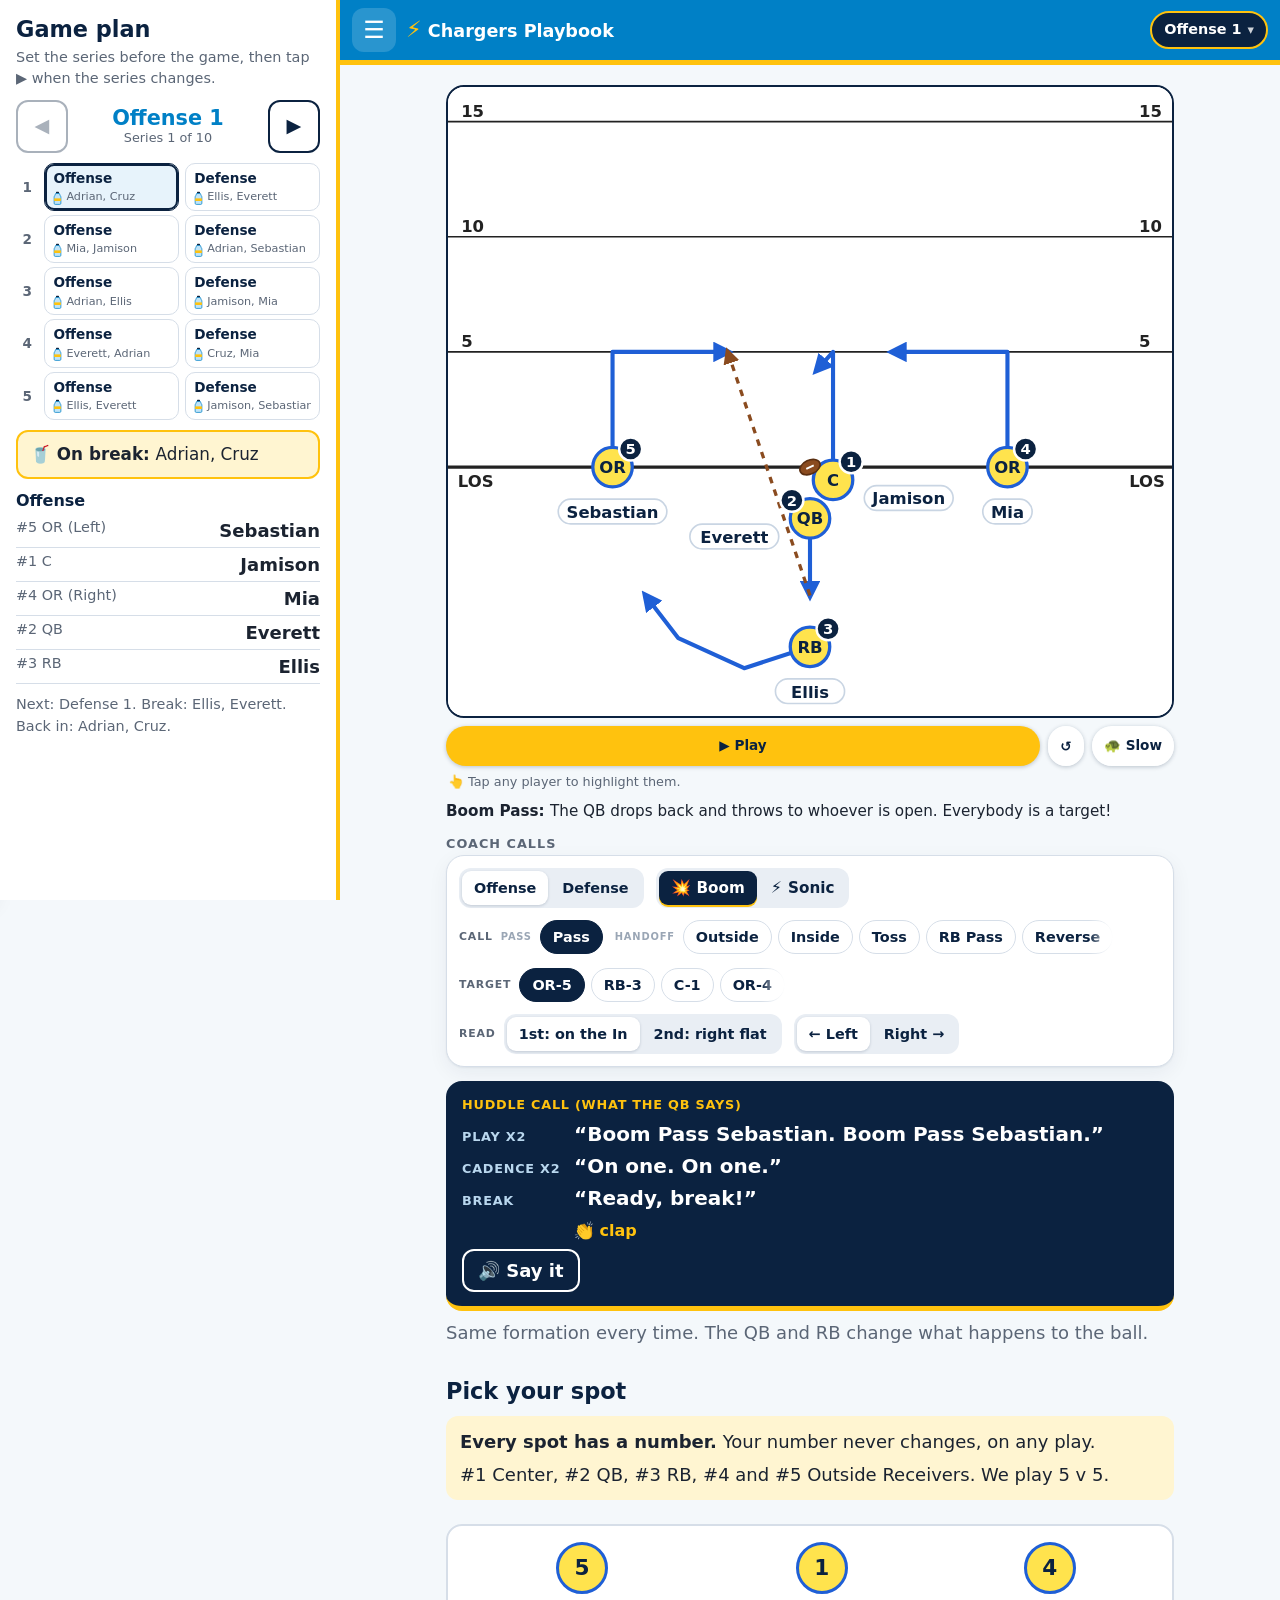
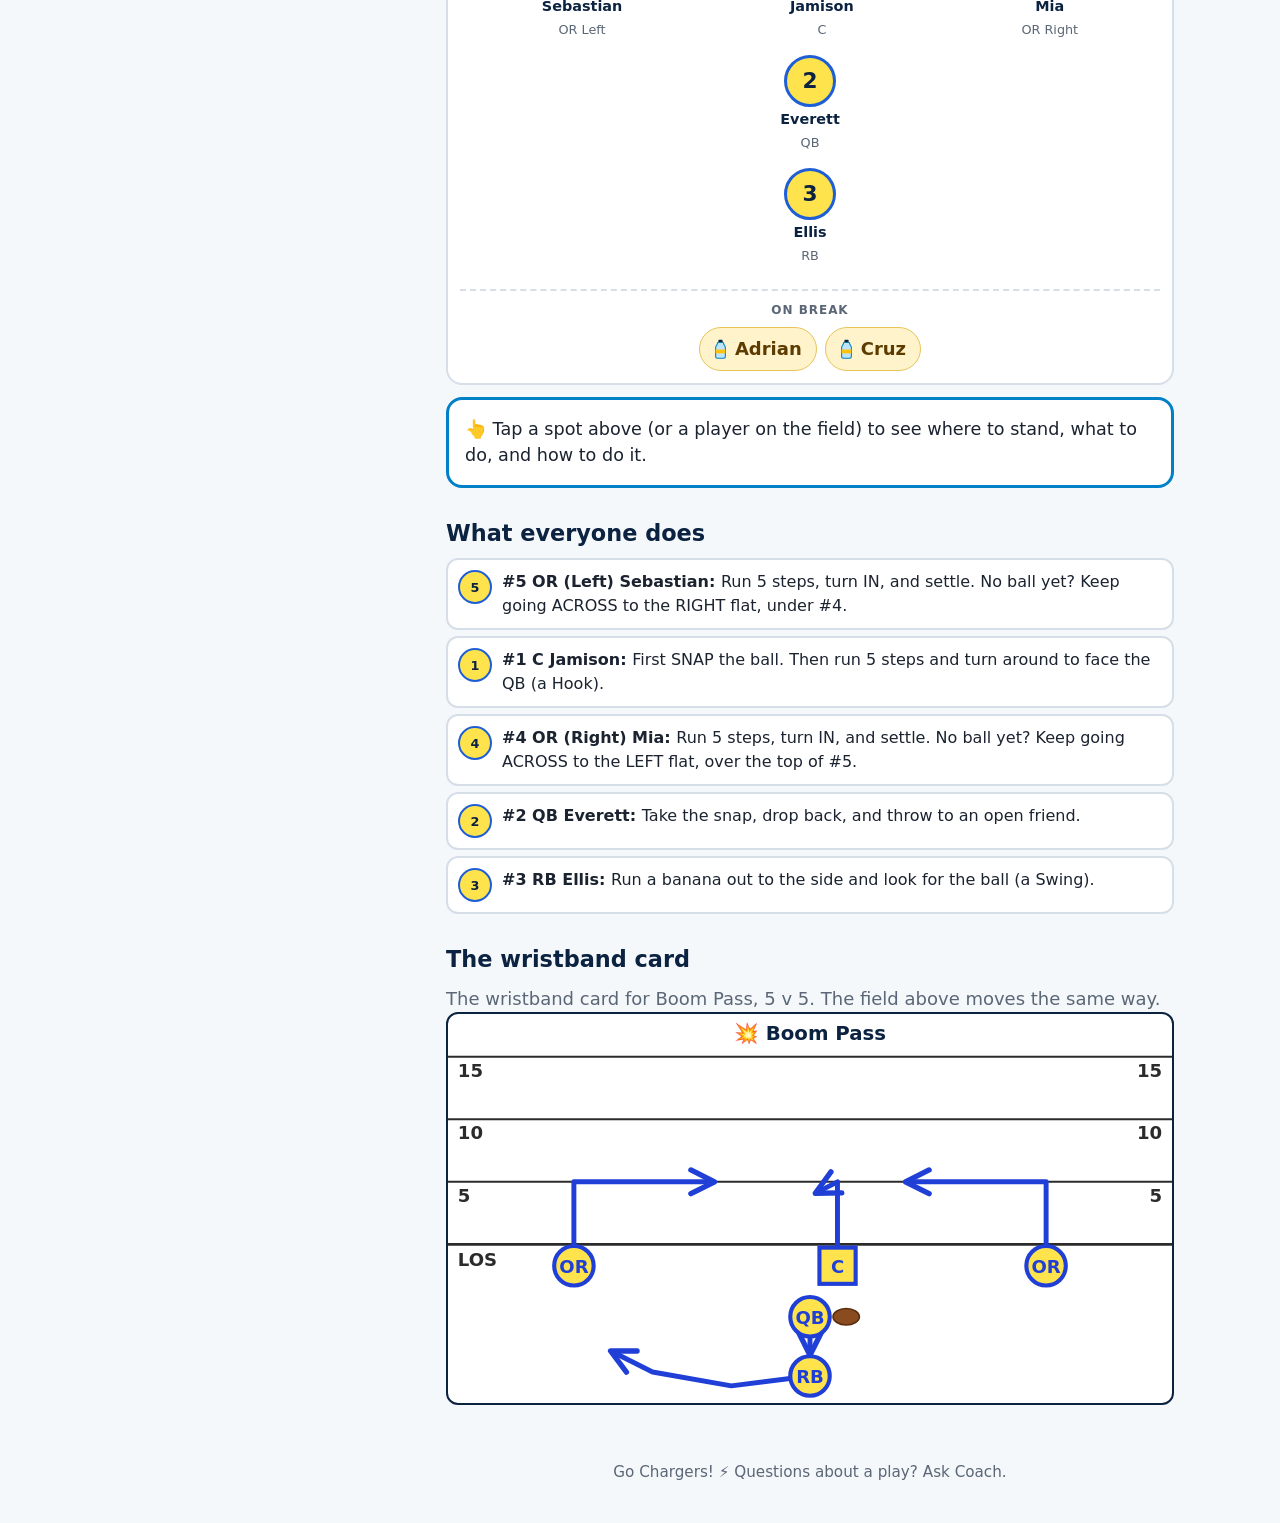
==== index.html @ e070f45d "Deploy youthfb.com from youth-fb@e330602" ====
<!doctype html>
<html lang="en">
<head>
  <meta charset="utf-8">
  <meta name="viewport" content="width=device-width, initial-scale=1">
  <meta name="robots" content="noindex, nofollow">
  <title>Chargers Playbook</title>
  <meta name="description" content="Learn the Vista Chargers plays: Boom and Sonic. Where to stand, what to do, and how to do it.">
  <link rel="stylesheet" href="css/styles.css?v=88a51f886c">
</head>
<body>
  <header class="topbar">
    <button class="menu-btn" id="menu-btn" type="button" aria-controls="nav" aria-expanded="false" aria-label="Menu">&#x2630;</button>
    <span class="brand"><span class="bolt" aria-hidden="true">&#x26A1;</span> Chargers Playbook</span>
    <button class="gp-toggle" id="gp-toggle" type="button" aria-controls="quick" aria-expanded="false" aria-haspopup="dialog">Series</button>
  </header>

  <div class="quick" id="quick" role="dialog" aria-label="Today's game" hidden>
    <div class="quick-head"><b>Today's game</b><span class="muted">Pick a series</span><span class="quick-key" id="quick-key">= on break</span></div>
    <div id="quick-list"></div>
    <div class="quick-foot">
      <button class="nav-item" id="quick-plan" type="button"><span class="ni-icon">&#x1F4CB;</span>Full game plan<span class="chev">&#x203A;</span></button>
      <a class="nav-item" href="summary.html"><span class="ni-icon">&#x1F4C4;</span>Summary<span class="chev">&#x2197;</span></a>
    </div>
  </div>

  <div class="scrim" id="scrim" hidden></div>
  <nav class="nav" id="nav" aria-label="Menu">
    <div class="nav-head">
      <img class="nav-photo" src="assets/img/hero.jpg" alt="">
      <div>
        <b>Let's learn our plays!</b>
        <p>For players and parents. Watch the play, find your spot, practice together.</p>
      </div>
      <button class="nav-close" id="nav-close" type="button" aria-label="Close menu">&#x2715;</button>
    </div>

    <button class="nav-item" id="nav-plays" type="button"><span class="ni-icon">&#x1F3C8;</span>Plays</button>

    <div class="nav-parents">
      <h2>Parents</h2>
      <button class="nav-item" type="button" data-page="howto"><span class="ni-icon">&#x1F4D8;</span>How to use this page<span class="chev">&#x203A;</span></button>
      <button class="nav-item" type="button" data-page="find-player"><span class="ni-icon">&#x1F50E;</span>Find your player<span class="chev">&#x203A;</span></button>
    </div>

    <h2 class="nav-group">Coach</h2>
    <button class="nav-item" id="nav-gameplan" type="button"><span class="ni-icon">&#x1F4CB;</span>Game plan<span class="chev">&#x203A;</span></button>
    <a class="nav-item" href="summary.html"><span class="ni-icon">&#x1F4C4;</span>Summary<span class="ni-note">print for the game</span><span class="chev">&#x2197;</span></a>

    <h2 class="nav-group">More</h2>
    <button class="nav-item" type="button" data-page="words"><span class="ni-icon">&#x1F4D6;</span>Football words<span class="chev">&#x203A;</span></button>
  </nav>

  <section class="page" id="page-howto" hidden aria-labelledby="howto-title">
    <header class="page-bar">
      <button class="page-back" type="button" data-back>&#x2039; Back</button>
      <h1 id="howto-title">How to use this page</h1>
    </header>
    <div class="page-body">
      <p class="page-lead">Six steps. About a minute. Go through it with your player.</p>
      <ol class="steps">
        <li><span class="step-icon">&#x1F50E;</span><div><b>Find your player</b><p>In the menu, tap Find your player, then your child's name. You'll see every series: where they line up and when they rest.</p></div></li>
        <li><span class="step-icon">&#x1F4E3;</span><div><b>Call a play like Coach</b><p>Under the field, pick Offense or Defense, the play (Boom or Sonic), and the call. The field shows it.</p></div></li>
        <li><span class="step-icon">&#x0023;&#xFE0F;&#x20E3;</span><div><b>Tap your player's number</b><p>Spots are #1 to #5. Tap one (or tap the player on the field) for their job.</p></div></li>
        <li><span class="step-icon">&#x25B6;&#xFE0F;</span><div><b>Press Play</b><p>Watch the play move. Slow motion is on to start.</p></div></li>
        <li><span class="step-icon">&#x1F50A;</span><div><b>Tap "Read it to me"</b><p>Go through the steps together, out loud.</p></div></li>
        <li><span class="step-icon">&#x1F3E1;</span><div><b>Practice 5 minutes</b><p>Use the drill on the card, in the yard or at the park.</p></div></li>
      </ol>
      <button class="btn btn-primary page-cta" type="button" data-page="find-player">&#x1F50E; Find your player</button>
    </div>
  </section>

  <section class="page" id="page-find-player" hidden aria-labelledby="find-title">
    <header class="page-bar">
      <button class="page-back" type="button" data-back>&#x2039; Back</button>
      <h1 id="find-title">Find your player</h1>
    </header>
    <div class="page-body">
      <p class="page-lead">Every series this game: where they line up, and when they rest.</p>
      <div class="chips kid-picker" id="kid-picker" role="group" aria-label="Players"></div>
      <div id="kid-card"></div>
    </div>
  </section>

  <section class="page" id="page-words" hidden aria-labelledby="words-title">
    <header class="page-bar">
      <button class="page-back" type="button" data-back>&#x2039; Back</button>
      <h1 id="words-title">Football words</h1>
    </header>
    <div class="page-body">
      <dl class="words" id="glossary"></dl>
    </div>
  </section>

  <aside class="gameplan" id="gameplan" aria-label="Game plan">
    <div class="gp-head">
      <h2>Game plan</h2>
      <button class="gp-close" id="gp-close" type="button" aria-label="Close game plan">&#x2715;</button>
    </div>
    <p class="muted gp-intro">Set the series before the game, then tap &#x25B6; when the series changes.</p>
    <div id="gp-now"></div>
    <details class="gp-edit" id="gp-edit">
      <summary>Edit the plan</summary>
      <div id="gp-editor"></div>
    </details>
  </aside>

  <main>
    <div class="board">
      <section class="play" aria-live="polite">
        <div class="field-wrap">
          <svg id="field" viewBox="0 0 440 382" role="img" aria-label="Animated play diagram"></svg>
          <div class="caption" id="caption" aria-hidden="true"></div>
          <div class="lineup-flash" id="lineup-flash" aria-live="polite" hidden></div>
        </div>
        <div class="controls" role="group" aria-label="Play controls">
          <button class="ctl ctl-play" id="btn-play" type="button">&#x25B6; Play</button>
          <button class="ctl" id="btn-reset" type="button" aria-label="Start over" title="Start over">&#x21BA;</button>
          <button class="ctl" id="btn-speed" type="button" aria-pressed="true" title="Slow motion is on">&#x1F422; Slow</button>
        </div>
        <p class="hint">&#x1F446; Tap any player to highlight them.</p>
      </section>

      <section class="call">
        <p class="summary" id="summary"></p>
        <h2 class="call-title">Coach calls</h2>
        <div class="call-panel" id="call"></div>
        <div class="scribe" id="scribe" aria-live="polite"></div>
        <p class="tagline" id="tagline"></p>
      </section>
    </div>

    <section class="positions">
      <h2>Pick your spot</h2>
      <div class="numbers">
        <p><b>Every spot has a number.</b> Your number never changes, on any play.</p>
        <p>#1 Center, #2 QB, #3 RB, #4 and #5 Outside Receivers. We play 5 v 5.</p>
      </div>
      <div class="team-size" id="team-size"></div>
      <div class="picker" id="picker" role="group" aria-label="Positions"></div>
      <article class="role-card" id="role-card"></article>
    </section>

    <section class="team">
      <h2>What everyone does</h2>
      <ul class="team-list" id="team-list"></ul>
    </section>

    <section class="wristband">
      <h2>The wristband card</h2>
      <p class="muted" id="card-note">The wristband card for this play. The field above moves the same way.</p>
      <div class="wb-wrap" id="wb-card"></div>
    </section>

  </main>

  <footer class="footer">Go Chargers! &#x26A1; Questions about a play? Ask Coach.</footer>

  <script src="js/engine.js?v=b6c0e55bb6"></script>
  <script src="js/plays.js?v=bae785c7d9"></script>
  <script src="js/roster.js?v=45320104d0"></script>
  <script src="js/gameplan.js?v=47f073a76b"></script>
  <script src="js/badges.js?v=e1587fc749"></script>
  <script src="js/app.js?v=98c66e379b"></script>
</body>
</html>
---- css/styles.css ----
:root {
  --navy: #0b2240;
  --powder: #0080c6;
  --powder-soft: #e3f2fb;
  --gold: #ffc20e;
  --gold-soft: #fff5d1;
  --route: #1f5fd6;
  --me: #e0301e;
  --ink: #1b2330;
  --muted: #5b6676;
  --bg: #f4f8fb;
  --card: #ffffff;
  --line: #d6dee8;
  --radius: 16px;
}

* { box-sizing: border-box; }

body {
  margin: 0;
  background: var(--bg);
  color: var(--ink);
  font: 18px/1.5 "Trebuchet MS", "Segoe UI", system-ui, sans-serif;
}

main {
  max-width: 760px;
  margin: 0 auto;
  padding: 0 16px 32px;
}

h1, h2, h3, h4 { color: var(--navy); line-height: 1.2; }
h2 { font-size: 1.4rem; margin: 32px 0 12px; }
.muted { color: var(--muted); margin: 0; }

button { font: inherit; cursor: pointer; }

/* ---------- header / intro ---------- */

.topbar {
  display: flex;
  align-items: center;
  gap: 8px;
  padding: 12px 16px;
  background: var(--powder);
  color: #fff;
  font-weight: 700;
  font-size: 1.1rem;
  border-bottom: 5px solid var(--gold);
}
.bolt { color: var(--gold); font-size: 1.4rem; }

.parents-sub {
  margin-top: 10px;
  background: #fff;
  border-radius: 12px;
  padding: 10px 14px;
}
.parents-sub > summary { font-weight: 700; color: var(--navy); cursor: pointer; }
.parents-sub ol { padding-left: 22px; }

/* ---------- Coach calls panel ---------- */

.call h2 { margin-bottom: 4px; }
.call-panel {
  display: grid;
  gap: 10px;
  margin-top: 12px;
  padding: 14px;
  background: #fff;
  border: 3px solid var(--powder);
  border-radius: var(--radius);
}
.call-row {
  display: grid;
  grid-template-columns: 6.5rem 1fr;
  gap: 8px;
  align-items: center;
}
.call-label {
  font-size: 0.8rem;
  font-weight: 800;
  text-transform: uppercase;
  letter-spacing: 0.06em;
  color: var(--powder);
}
.call-chips { display: flex; flex-wrap: wrap; gap: 8px; }

.play-tabs { display: grid; grid-template-columns: 1fr 1fr; gap: 10px; }
.play-tab {
  justify-content: center;
  gap: 10px;
  min-height: 64px;
  border: 3px solid var(--powder);
  border-radius: var(--radius);
  background: #fff;
  color: var(--powder);
  font-size: 1.5rem;
  font-weight: 800;
  letter-spacing: 0.04em;
}
.play-tab.active { background: var(--powder); border-color: var(--powder); color: #fff; box-shadow: 0 5px 0 var(--gold); }
.tab-icon { font-size: 1.6rem; }
.hint { margin: 8px 0 0; color: var(--muted); font-size: 0.95rem; }

@media (max-width: 480px) {
  .call-row { grid-template-columns: 1fr; gap: 4px; }
  .play-tab { font-size: 1.25rem; min-height: 56px; }
}

.tagline { margin: 8px 0 12px; color: var(--muted); }

.chips, .option-group {
  display: flex;
  flex-wrap: wrap;
  gap: 8px;
  align-items: center;
}
.option-label { font-weight: 700; color: var(--navy); margin-right: 4px; }

.chip {
  display: inline-flex;
  align-items: center;
  gap: 6px;
  min-height: 44px;
  padding: 8px 14px;
  border-radius: 999px;
  border: 2px solid var(--line);
  background: #fff;
  color: var(--navy);
  font-weight: 700;
}
.chip.active { border-color: var(--navy); background: var(--navy); color: #fff; }
.chip-sm { min-height: 40px; padding: 6px 12px; font-size: 0.95rem; }
.badge {
  font-size: 0.7rem;
  text-transform: uppercase;
  background: var(--gold);
  color: var(--navy);
  border-radius: 6px;
  padding: 1px 6px;
}

/* ---------- field ---------- */

.field-wrap {
  position: relative;
  background: #fff;
  border: 3px solid var(--navy);
  border-radius: var(--radius);
  overflow: hidden;
}
#field { display: block; width: 100%; height: auto; }
.turf { fill: #fff; }
.yard-line { stroke: #222; stroke-width: 1; }
.los { stroke: #222; stroke-width: 2; }
.yard-label { font-size: 10px; fill: #222; font-weight: 700; }

.route { fill: none; stroke: var(--route); stroke-width: 2.5; stroke-linejoin: round; stroke-linecap: round; transition: opacity 0.2s; }
.has-me .route { opacity: 0.25; }
.has-me .route.me { opacity: 1; stroke: var(--me); stroke-width: 4; }
.pass-line { fill: none; stroke: #8a4b1f; stroke-width: 2; stroke-dasharray: 4 4; }

.actor { cursor: pointer; }
.actor-dot { fill: #ffe34d; stroke: var(--route); stroke-width: 2; }
.actor-ring { fill: none; stroke: transparent; stroke-width: 3; }
.actor-label { font-size: 10px; font-weight: 800; fill: var(--navy); pointer-events: none; }
.actor.sonic .actor-dot { fill: #6fd0ff; }
.actor.me .actor-dot { fill: var(--me); stroke: var(--navy); }
.actor.me .actor-label { fill: #fff; }
.actor.me .actor-ring { stroke: var(--me); animation: pulse 1.2s ease-in-out infinite; }
.actor:focus-visible .actor-ring { stroke: var(--navy); }

@keyframes pulse {
  0%, 100% { opacity: 1; }
  50% { opacity: 0.2; }
}

.ball-body { fill: #8a4b1f; stroke: #5a2e10; stroke-width: 1; }
.ball-lace { stroke: #fff; stroke-width: 1.2; }
.ball-shadow { fill: #000; }

.caption {
  position: absolute;
  top: 10px;
  left: 50%;
  transform: translateX(-50%);
  font-size: 1.6rem;
  font-weight: 900;
  color: var(--navy);
  text-shadow: 0 2px 0 var(--gold);
  pointer-events: none;
  white-space: nowrap;
}

.controls {
  display: flex;
  flex-wrap: wrap;
  gap: 8px;
  margin-top: 12px;
}
.btn {
  min-height: 48px;
  padding: 10px 16px;
  border-radius: 12px;
  border: 2px solid var(--navy);
  background: #fff;
  color: var(--navy);
  font-weight: 700;
}
.btn-primary { background: var(--gold); border-color: var(--gold); font-size: 1.1rem; flex: 1 1 140px; }
.summary { margin: 12px 0 0; }
.draft-note { display: block; margin-top: 6px; color: #8a5a00; font-weight: 700; }

/* ---------- position picker + card ---------- */

.picker {
  display: grid;
  gap: 8px;
  padding: 12px;
  background: #fff;
  border-radius: var(--radius);
  border: 2px solid var(--line);
}
.picker-row { display: flex; justify-content: space-around; gap: 4px; }
.spot {
  display: flex;
  flex-direction: column;
  align-items: center;
  gap: 2px;
  min-width: 56px;
  padding: 4px;
  border: 0;
  background: none;
  color: var(--muted);
  font-size: 0.8rem;
}
.spot-dot {
  display: grid;
  place-items: center;
  width: 52px;
  height: 52px;
  border-radius: 50%;
  background: #ffe34d;
  border: 3px solid var(--route);
  color: var(--navy);
  font-weight: 900;
  font-size: 1.1rem;
}
.spot.sonic .spot-dot { background: #6fd0ff; }
.spot.active .spot-dot { background: var(--me); border-color: var(--navy); color: #fff; transform: scale(1.1); }
.spot.active .spot-name { color: var(--me); font-weight: 700; }

.role-card {
  margin-top: 12px;
  background: var(--card);
  border-radius: var(--radius);
  border: 3px solid var(--powder);
  padding: 16px;
}
.role-empty { margin: 0; font-size: 1.1rem; }
.role-head { display: flex; align-items: center; gap: 12px; }
.role-head h3 { margin: 0; font-size: 1.4rem; }
.role-head > div { flex: 1; }
.role-dot {
  display: grid;
  place-items: center;
  width: 60px;
  height: 60px;
  border-radius: 50%;
  background: var(--me);
  color: #fff;
  font-weight: 900;
  font-size: 1.3rem;
  flex-shrink: 0;
}
.role-dot.sonic { background: #6fd0ff; color: var(--navy); }
.sonic-tag { margin: 2px 0 0; font-weight: 800; color: var(--powder); }
.role-photo { width: 72px; height: 72px; object-fit: cover; object-position: top; border-radius: 12px; }

.btn-read { margin: 12px 0 4px; width: 100%; background: var(--powder-soft); border-color: var(--powder); }

.step h4 { display: flex; align-items: center; gap: 8px; margin: 16px 0 6px; font-size: 1.15rem; }
.step-n {
  display: grid;
  place-items: center;
  width: 28px;
  height: 28px;
  border-radius: 50%;
  background: var(--gold);
  color: var(--navy);
  font-size: 0.95rem;
}
.step ul, .step ol { margin: 0; padding-left: 22px; }
.step li { margin: 4px 0; }
.job { margin: 0; font-size: 1.15rem; font-weight: 700; }
.how li { font-size: 1.1rem; }

.tip { background: var(--powder-soft); border-radius: 12px; padding: 10px 12px; margin: 14px 0 0; }

.more { margin-top: 12px; border-top: 1px solid var(--line); padding-top: 10px; }
.more summary { font-weight: 700; cursor: pointer; color: var(--navy); }
.more p, .more ol { font-size: 0.95rem; color: var(--muted); }

/* ---------- team, wristband, glossary ---------- */

.team-list { list-style: none; margin: 0; padding: 0; display: grid; gap: 6px; }
.team-btn {
  display: flex;
  align-items: flex-start;
  gap: 10px;
  width: 100%;
  text-align: left;
  padding: 10px;
  border-radius: 12px;
  border: 2px solid var(--line);
  background: #fff;
  color: var(--ink);
  font-size: 1rem;
}
.team-list li.active .team-btn { border-color: var(--me); }
.team-dot {
  display: grid;
  place-items: center;
  width: 34px;
  height: 34px;
  border-radius: 50%;
  background: #ffe34d;
  border: 2px solid var(--route);
  font-size: 0.8rem;
  font-weight: 900;
  color: var(--navy);
  flex-shrink: 0;
}
.team-dot.sonic { background: #6fd0ff; }

.wristband img {
  display: block;
  width: 100%;
  max-width: 520px;
  margin-top: 8px;
  border: 2px solid var(--line);
  border-radius: 12px;
  background: #fff;
}

.glossary dl { margin: 0; display: grid; gap: 4px 12px; }
.glossary dt { font-weight: 800; color: var(--navy); margin-top: 8px; }
.glossary dd { margin: 0; color: var(--muted); }

.footer {
  text-align: center;
  padding: 24px 16px 40px;
  color: var(--muted);
  font-size: 0.95rem;
}

@media (max-width: 480px) {
  body { font-size: 17px; }
  .spot { min-width: 48px; }
  .spot-dot { width: 44px; height: 44px; font-size: 1rem; }
  .caption { font-size: 1.25rem; }
}

@media (prefers-reduced-motion: reduce) {
  .actor.me .actor-ring { animation: none; }
}

/* ---------- spot numbers and team size ---------- */

.actor-num-bg { fill: var(--navy); stroke: #fff; stroke-width: 1.5; }
.actor-num { font-size: 9px; font-weight: 900; fill: #fff; pointer-events: none; }

.size-note { margin: 0; font-size: 0.95rem; color: var(--muted); }
.team-size { display: grid; gap: 6px; margin: 0 0 12px; }

.spot-dot { font-size: 1.35rem; }
.spot.out { opacity: 0.4; cursor: not-allowed; }
.spot.out .spot-dot { background: #eef1f5; border-style: dashed; }

.spot-line { margin: 2px 0 0; font-weight: 700; color: var(--navy); }

.team-list li.out .team-btn { opacity: 0.5; cursor: not-allowed; }

.numbers {
  display: grid;
  gap: 6px;
  margin: 0 0 12px;
  padding: 12px 14px;
  background: var(--gold-soft);
  border-radius: 12px;
}
.numbers p { margin: 0; }
.numbers ul { margin: 0; padding-left: 20px; }


/* ---------- rotations and Find your player ---------- */

.spot-kid { font-weight: 800; color: var(--navy); font-size: 0.9rem; }
.spot.active .spot-kid { color: var(--me); }

.kid-picker { margin-bottom: 12px; }
.kid-chip { font-size: 1.05rem; }
.kid-rotation {
  display: grid;
  gap: 8px;
  align-content: start;
  padding: 14px;
  background: #fff;
  border: 2px solid var(--line);
  border-radius: var(--radius);
}
.kid-rotation-head { display: flex; align-items: center; gap: 10px; }
.kid-rotation-head .role-dot { width: 48px; height: 48px; font-size: 1.1rem; }
.kid-rotation-head h4 { margin: 0; font-size: 1.05rem; }
.kid-rotation-label { margin: 0; font-size: 0.8rem; font-weight: 800; text-transform: uppercase; letter-spacing: 0.06em; color: var(--powder); }
.kid-jobs { margin: 0; padding-left: 18px; font-size: 0.95rem; }
.kid-jobs li { margin: 3px 0; }
.kid-sits { margin: 0; font-size: 0.9rem; color: #8a5a00; font-weight: 700; }
.kid-practice-title { margin: 18px 0 6px; }
.kid-practice { background: var(--gold-soft); border-radius: 12px; padding: 10px 14px; margin-bottom: 8px; }
.kid-practice h4 { margin: 0 0 4px; }
.kid-practice ol { margin: 0; padding-left: 20px; }

/* ---------- play call scribe ---------- */

.scribe {
  display: grid;
  gap: 6px;
  margin-top: 14px;
  padding: 14px 16px;
  background: var(--navy);
  color: #fff;
  border-radius: var(--radius);
  border-bottom: 5px solid var(--gold);
}
.scribe-label {
  margin: 0;
  font-size: 0.8rem;
  font-weight: 800;
  text-transform: uppercase;
  letter-spacing: 0.06em;
  color: var(--gold);
}
.scribe-lines { margin: 0; padding: 0; list-style: none; display: grid; gap: 6px; }
.scribe-lines li { display: grid; grid-template-columns: 6.5rem 1fr; gap: 8px; align-items: baseline; }
.scribe-tag { font-size: 0.8rem; font-weight: 800; text-transform: uppercase; letter-spacing: 0.06em; color: #b9d7ee; }
.scribe-call { font-size: 1.25rem; font-weight: 800; line-height: 1.3; }
.scribe-lines li .scribe-clap { grid-column: 2; }
@media (max-width: 480px) {
  .scribe-lines li { grid-template-columns: 1fr; gap: 0; }
  .scribe-lines li .scribe-clap { grid-column: 1; }
}
.scribe-clap { font-size: 1rem; font-weight: 700; color: var(--gold); white-space: nowrap; }
.btn-say { justify-self: start; min-height: 40px; padding: 6px 14px; background: transparent; color: #fff; border-color: #fff; }


/* ---------- defense ---------- */
.ghost .actor-dot { fill: #fff; stroke: #9aa6b5; stroke-dasharray: 3 2; }
.ghost .actor-label { fill: #9aa6b5; }
.actor.defender .actor-dot { fill: var(--navy); stroke: var(--gold); stroke-width: 2.5; }
.actor.defender .actor-label { fill: #fff; font-size: 9px; }
.actor.defender.me .actor-dot { fill: var(--me); stroke: var(--navy); }
.spot.defender .spot-dot, .role-dot.defender, .team-dot.defender { background: var(--navy); border-color: var(--gold); color: #fff; font-size: 0.8rem; }

/* ---------- game plan sidebar ---------- */
.gp-toggle {
  margin-left: auto;
  padding: 6px 12px;
  border: 2px solid var(--gold);
  border-radius: 999px;
  background: var(--navy);
  color: #fff;
  font-size: 0.9rem;
  font-weight: 700;
  max-width: 60vw;
  overflow: hidden;
  text-overflow: ellipsis;
  white-space: nowrap;
}
.gameplan {
  position: fixed;
  top: 0;
  bottom: 0;
  left: 0;
  z-index: 20;
  width: min(340px, 92vw);
  padding: 12px 16px 24px;
  overflow-y: auto;
  background: var(--card);
  border-right: 4px solid var(--gold);
  box-shadow: 4px 0 18px rgba(11, 34, 64, 0.25);
  transform: translateX(-105%);
  transition: transform 0.2s ease;
}
.gp-open .gameplan { transform: none; }
.gp-head { display: flex; align-items: center; justify-content: space-between; }
.gp-head h2 { margin: 4px 0; }
.gp-close { border: 0; background: none; font-size: 1.3rem; color: var(--navy); padding: 4px 8px; }
.gp-intro { font-size: 0.9rem; margin-bottom: 10px; }
.gp-nav { display: flex; align-items: center; gap: 8px; margin-bottom: 10px; }
.gp-title { flex: 1; text-align: center; font-size: 1.25rem; color: var(--navy); }
.gp-step { min-width: 52px; font-size: 1.2rem; }
.gp-step:disabled { opacity: 0.35; cursor: default; }
.gp-break {
  margin: 10px 0;
  padding: 10px 12px;
  background: var(--gold-soft);
  border: 2px solid var(--gold);
  border-radius: 12px;
  font-size: 1.05rem;
}
.gp-sub { font-size: 1rem; margin: 12px 0 4px; color: var(--navy); font-weight: 700; }
.gp-lineup { list-style: none; margin: 0; padding: 0; }
.gp-lineup li { display: flex; justify-content: space-between; gap: 8px; padding: 3px 0; border-bottom: 1px solid var(--line); }
.gp-pos { color: var(--muted); font-size: 0.9rem; }
.gp-kid { font-weight: 700; color: var(--ink); }
.gp-next { font-size: 0.9rem; margin-top: 10px; }
.gp-edit { margin-top: 16px; border-top: 2px solid var(--line); padding-top: 8px; }
.gp-edit > summary { font-weight: 800; color: var(--navy); cursor: pointer; }
.gp-actions { display: flex; flex-wrap: wrap; gap: 6px; margin: 10px 0; }
.gp-actions .btn { font-size: 0.85rem; padding: 6px 10px; }
.gp-share { flex-basis: 100%; }
.gp-share input { width: 100%; font: inherit; font-size: 0.8rem; padding: 6px; }
.gp-series { border: 2px solid var(--line); border-radius: 12px; padding: 6px 10px; margin-bottom: 8px; }
.gp-series[open] { border-color: var(--powder); }
.gp-series > summary { font-weight: 700; cursor: pointer; font-size: 0.95rem; }
.gp-field { display: flex; align-items: center; justify-content: space-between; gap: 8px; padding: 2px 0; }
.gp-field select { font: inherit; font-size: 0.95rem; padding: 3px 4px; min-width: 9em; }
.break-dot { background: var(--gold-soft); border-color: var(--gold); }

/* Wide screens: the game plan is always open in a left column. */
@media (min-width: 1100px) {
  body { padding-left: 340px; }
  .gameplan { transform: none; box-shadow: none; width: 340px; }
  .gp-toggle, .gp-close { display: none; }
}

/* ---------- board: field first, then the call ---------- */
.board .play { margin-top: 20px; }
.board .call h2 { margin-top: 20px; }
.call-panel { gap: 8px; padding: 12px; }
.call-row { grid-template-columns: 5.5rem 1fr; }
.call-panel .chip { min-height: 40px; padding: 6px 12px; }
.play-tab { min-height: 48px; font-size: 1.2rem; }
.tab-icon { font-size: 1.3rem; }
.call-groups { display: grid; gap: 6px; }
.call-group { display: flex; flex-wrap: wrap; align-items: center; gap: 6px; }
.call-group-label {
  min-width: 4.2rem;
  font-size: 0.75rem;
  font-weight: 800;
  text-transform: uppercase;
  color: var(--muted);
}

/* Wide screens: field and call side by side, so the call and the picture are both in view. */
@media (min-width: 1400px) {
  main { max-width: 1180px; }
  .board { display: grid; grid-template-columns: minmax(0, 1.15fr) minmax(0, 1fr); gap: 24px; align-items: start; }
  .board .call h2 { margin-top: 20px; }
  .board .play { position: sticky; top: 8px; }
}
.gp-side { display: inline-block; margin-left: 8px; padding: 1px 8px; border-radius: 999px; font-size: 0.8rem; font-weight: 800; vertical-align: middle; }
.gp-side-O { background: var(--powder); color: #fff; }
.gp-side-D { background: var(--navy); color: var(--gold); }

/* ---------- compact call panel (segmented controls + chip rails) ---------- */
.sr-only {
  position: absolute; width: 1px; height: 1px; padding: 0; margin: -1px;
  overflow: hidden; clip: rect(0 0 0 0); white-space: nowrap; border: 0;
}
.summary { margin: 10px 0 0; font-size: 0.95rem; line-height: 1.4; color: var(--ink); }
.call-title { font-size: 0.8rem; text-transform: uppercase; letter-spacing: 0.08em; color: var(--muted); margin: 14px 0 6px; }
.board .call h2.call-title { margin-top: 14px; }

.call-panel {
  display: flex;
  flex-wrap: wrap;
  gap: 10px 12px;
  margin-top: 0;
  padding: 12px;
  border: 1px solid var(--line);
  border-radius: 18px;
  background: #fff;
  box-shadow: 0 1px 2px rgba(11, 34, 64, 0.06), 0 6px 20px rgba(11, 34, 64, 0.06);
}
.call-row { display: flex; align-items: center; gap: 8px; min-width: 0; grid-template-columns: none; }
.call-row-rail { flex: 1 1 100%; }
.call-row-seg { flex: 0 1 auto; }
.call-label {
  flex: none;
  font-size: 0.68rem;
  font-weight: 800;
  letter-spacing: 0.08em;
  text-transform: uppercase;
  color: var(--muted);
}

/* Segmented control: one track, the picked segment lifts out. */
.call-chips.seg {
  display: inline-flex;
  gap: 2px;
  padding: 3px;
  border-radius: 12px;
  background: #e9eef4;
}
.call-panel .seg .chip {
  min-height: 34px;
  padding: 4px 12px;
  border: 0;
  border-radius: 9px;
  background: transparent;
  color: var(--navy);
  font-size: 0.9rem;
  font-weight: 700;
  white-space: nowrap;
  box-shadow: none;
  transition: background 0.15s, box-shadow 0.15s;
}
.call-panel .seg .chip.active {
  background: #fff;
  color: var(--navy);
  box-shadow: 0 1px 3px rgba(11, 34, 64, 0.18);
}
.call-panel .play-tabs .play-tab { gap: 6px; min-height: 34px; font-size: 0.95rem; letter-spacing: 0; }
.call-panel .play-tabs .play-tab.active { background: var(--navy); color: #fff; box-shadow: 0 2px 0 var(--gold); }
.call-panel .tab-icon { font-size: 1rem; }

/* Chip rail: one line, swipe sideways for more. */
.call-chips.rail {
  display: flex;
  flex-wrap: nowrap;
  gap: 6px;
  min-width: 0;
  overflow-x: auto;
  scrollbar-width: none;
  -webkit-overflow-scrolling: touch;
  scroll-snap-type: x proximity;
  padding: 2px 0;
  mask-image: linear-gradient(to right, #000 calc(100% - 24px), transparent);
}
.call-chips.rail::-webkit-scrollbar { display: none; }
.call-panel .rail .chip {
  flex: none;
  min-height: 34px;
  padding: 4px 12px;
  border: 1px solid var(--line);
  border-radius: 999px;
  background: #fff;
  font-size: 0.9rem;
  font-weight: 700;
  white-space: nowrap;
  scroll-snap-align: start;
}
.call-panel .rail .chip.active { background: var(--navy); border-color: var(--navy); color: #fff; }
.call-groups { display: flex; }
.call-group { display: contents; }
.call-group-label {
  flex: none;
  align-self: center;
  min-width: 0;
  padding: 0 2px 0 6px;
  font-size: 0.62rem;
  letter-spacing: 0.08em;
  color: #9aa6b5;
}
.call-group:first-child .call-group-label { padding-left: 0; }

/* Play controls sit in a bar under the field, so they never cover a player. */
.field-wrap { border-width: 2px; border-radius: 18px; }
.controls {
  display: flex;
  gap: 8px;
  margin: 8px 0 0;
}
.controls .ctl { min-height: 40px; }
.controls .ctl-play { flex: 1; }
.ctl {
  min-height: 36px;
  min-width: 36px;
  padding: 4px 12px;
  border: 0;
  border-radius: 999px;
  background: rgba(255, 255, 255, 0.92);
  color: var(--navy);
  font-size: 0.85rem;
  font-weight: 800;
  box-shadow: 0 1px 4px rgba(11, 34, 64, 0.25);
  backdrop-filter: blur(4px);
}
.ctl-play { background: var(--gold); }
.hint { margin: 6px 2px 0; font-size: 0.8rem; }
.caption { font-size: 1.3rem; }

/* Phones: the field stays pinned while you change the call below it. */
@media (max-width: 899px) {
  .board .play {
    position: sticky;
    top: 0;
    z-index: 10;
    margin: 0 -16px;
    padding: 8px 16px 4px;
    background: var(--bg);
  }
  .board .hint { display: none; }
  .call-panel { padding: 10px; gap: 8px 10px; }
  .call-panel .seg .chip, .call-panel .rail .chip { padding: 4px 10px; font-size: 0.85rem; }
}
.gp-title { display: grid; line-height: 1.15; }
.gp-side-text { font-size: 1.3rem; }
.gp-side-text-O { color: var(--powder); }
.gp-side-text-D { color: var(--navy); }
.gp-count { font-size: 0.8rem; }
.gp-warn { margin: 6px 0; padding: 8px 10px; border-radius: 10px; background: #fff4d6; color: #7a4b00; font-size: 0.9rem; font-weight: 700; }

/* ---------- menu (hamburger) ---------- */
.topbar { position: relative; z-index: 15; gap: 10px; padding: 8px 12px; padding-top: max(8px, env(safe-area-inset-top)); }
.menu-btn {
  width: 44px; height: 44px; flex: none;
  border: 0; border-radius: 12px; background: rgba(255, 255, 255, 0.16);
  color: #fff; font-size: 1.5rem; line-height: 1;
}
.brand { font-weight: 800; white-space: nowrap; }
.gp-toggle { max-width: 42vw; }
.scrim { position: fixed; inset: 0; z-index: 25; background: rgba(11, 34, 64, 0.45); }
.nav {
  position: fixed; top: 0; bottom: 0; left: 0; z-index: 30;
  width: min(360px, 90vw); overflow-y: auto;
  padding: 0 14px 28px; padding-top: env(safe-area-inset-top);
  background: var(--bg);
  box-shadow: 4px 0 24px rgba(11, 34, 64, 0.3);
  transform: translateX(-105%); transition: transform 0.22s ease;
}
.nav-open .nav { transform: none; }
@media (prefers-reduced-motion: reduce) { .nav, .gameplan { transition: none; } }
.nav-head { display: grid; grid-template-columns: 56px 1fr 40px; gap: 10px; align-items: center; padding: 14px 0 10px; }
.nav-photo { width: 56px; height: 56px; border-radius: 14px; object-fit: cover; border: 2px solid var(--gold); }
.nav-head b { color: var(--navy); font-size: 1.05rem; }
.nav-head p { margin: 2px 0 0; color: var(--muted); font-size: 0.85rem; line-height: 1.3; }
.nav-close { width: 40px; height: 40px; border: 0; border-radius: 10px; background: #fff; color: var(--navy); font-size: 1.1rem; }
.nav-item {
  display: flex; align-items: center; gap: 10px; width: 100%;
  min-height: 52px; padding: 10px 12px; margin: 4px 0;
  border: 1px solid var(--line); border-radius: 14px; background: #fff;
  color: var(--navy); font: inherit; font-weight: 800; text-align: left; text-decoration: none; cursor: pointer;
}
.nav-item .ni-icon { width: 1.6em; text-align: center; font-size: 1.15rem; }
.nav-item .ni-note { font-weight: 600; font-size: 0.8rem; color: var(--muted); }
.nav-item .chev { margin-left: auto; color: var(--muted); font-size: 1.3rem; font-weight: 700; }
.nav-group { margin: 18px 2px 4px; font-size: 0.75rem; letter-spacing: 0.1em; text-transform: uppercase; color: var(--muted); }
.nav-parents { margin-top: 12px; padding: 10px; border-radius: 16px; background: var(--gold-soft); border: 2px solid var(--gold); }
.nav-parents h2 { margin: 2px 4px 4px; font-size: 1.1rem; }

/* ---------- full-screen pages ---------- */
.page {
  position: fixed; inset: 0; z-index: 40; overflow-y: auto;
  background: var(--bg); padding-bottom: max(24px, env(safe-area-inset-bottom));
}
.page[hidden] { display: none; }
.page-open { overflow: hidden; }
.page-bar {
  position: sticky; top: 0; z-index: 1;
  display: flex; align-items: center; gap: 10px;
  padding: 8px 12px; padding-top: max(8px, env(safe-area-inset-top));
  background: var(--powder); color: #fff; border-bottom: 4px solid var(--gold);
}
.page-bar h1 { margin: 0; font-size: 1.15rem; color: #fff; }
.page-back { min-height: 40px; padding: 6px 12px; border: 0; border-radius: 10px; background: rgba(255, 255, 255, 0.18); color: #fff; font: inherit; font-weight: 800; cursor: pointer; }
.page-body { max-width: 640px; margin: 0 auto; padding: 16px; }
.page-lead { margin: 0 0 14px; color: var(--muted); font-size: 1.05rem; }
.steps { list-style: none; margin: 0; padding: 0; display: grid; gap: 10px; counter-reset: step; }
.steps li { display: grid; grid-template-columns: 48px 1fr; gap: 12px; align-items: start; padding: 12px; background: #fff; border: 1px solid var(--line); border-radius: 16px; counter-increment: step; }
.step-icon { display: grid; place-items: center; width: 48px; height: 48px; border-radius: 14px; background: var(--gold-soft); font-size: 1.5rem; }
.steps b { color: var(--navy); font-size: 1.05rem; }
.steps b::before { content: counter(step) ". "; color: var(--powder); }
.steps p { margin: 4px 0 0; color: var(--ink); line-height: 1.4; }
.page-cta { width: 100%; margin-top: 16px; }
.words { display: grid; gap: 8px; margin: 0; }
.words dt { font-weight: 800; color: var(--navy); margin-top: 6px; }
.words dd { margin: 0; padding-bottom: 8px; border-bottom: 1px solid var(--line); }

/* ---------- series badges (shared with the Summary) ---------- */
.series-grid { display: grid; gap: 3px; margin: 6px 0 4px; align-items: center; }
.series-grid .g-head, .series-grid .g-side { font-size: 0.6rem; font-weight: 800; color: var(--muted); text-transform: uppercase; text-align: center; }
.series-grid .g-side { padding-right: 4px; text-align: right; }
.blk { display: grid; place-items: center; height: 30px; border: 0; border-radius: 7px; padding: 0; font: inherit; font-size: 0.72rem; font-weight: 900; color: #fff; letter-spacing: 0.02em; }
button.blk { cursor: pointer; }
.blk-O { background: #0080c6; }
.blk-D { background: #0c2340; color: #ffc20e; }
.blk-rest { background: #fff3cc; box-shadow: inset 0 0 0 1px #e7c45a; }
.blk.current { outline: 3px solid var(--gold); outline-offset: 1px; }
.bottle { width: 11px; height: 17px; }
.bottle .cap { fill: #0c2340; }
.bottle .body { fill: #bfe3f7; stroke: #0080c6; stroke-width: 1; }
.bottle .label { fill: #ffc20e; }
.kid-grid-label { margin: 10px 0 0; font-size: 0.85rem; font-weight: 700; color: var(--muted); }
.kid-practice { margin-top: 8px; padding: 10px 12px; border-radius: 12px; background: #fff; border: 1px solid var(--line); }
.kid-practice > summary { cursor: pointer; font-weight: 800; color: var(--navy); }
.drill-pos { display: inline-block; min-width: 2.2em; padding: 1px 6px; border-radius: 6px; background: var(--navy); color: var(--gold); font-size: 0.75rem; text-align: center; }

/* ---------- wristband card (5 v 5, drawn from the play) ---------- */
.wb-wrap { background: #fff; border: 2px solid var(--navy); border-radius: 12px; overflow: hidden; }
.wb-card { display: block; width: 100%; height: auto; }
.wb-yard { stroke: #2b2b2b; stroke-width: 1.2; }
.wb-los { stroke: #2b2b2b; stroke-width: 1.6; }
.wb-num { font-size: 11px; font-weight: 700; fill: #2b2b2b; }
.wb-route { fill: none; stroke: #1f3fd6; stroke-width: 3; stroke-linejoin: round; stroke-linecap: round; }
.wb-arrowhead { fill: none; stroke: #1f3fd6; stroke-width: 1.8; stroke-linecap: round; stroke-linejoin: round; }
.wb-spot { fill: #ffe34d; stroke: #1f3fd6; stroke-width: 2.5; }
.wb-label { fill: #1f3fd6; font-size: 11px; font-weight: 900; text-anchor: middle; dominant-baseline: central; }
.wb-ball { fill: #8a4b1f; stroke: #5a2e10; stroke-width: 1; }
.wb-title { fill: var(--navy); font-size: 12px; font-weight: 800; }

/* Game plan sits above the dimmed backdrop; series pick list. */
.gameplan { z-index: 32; }
.gp-picklist { display: grid; gap: 4px; margin: 8px 0 4px; }
.gp-pick-row { display: grid; grid-template-columns: 1.4rem 1fr 1fr; gap: 6px; align-items: stretch; }
.gp-pick-n { align-self: center; text-align: center; font-weight: 900; color: var(--muted); font-size: 0.85rem; }
.gp-pick {
  display: grid; gap: 1px; min-height: 44px; padding: 4px 8px; text-align: left;
  border: 1px solid var(--line); border-radius: 10px; background: #fff; color: var(--navy); font: inherit; cursor: pointer;
}
.gp-pick b { font-size: 0.85rem; }
.gp-pick small { font-size: 0.7rem; color: var(--muted); white-space: nowrap; overflow: hidden; text-overflow: ellipsis; }
.gp-pick.active { border-color: var(--navy); box-shadow: inset 0 0 0 2px var(--navy); }
.gp-pick-O.active { background: #e7f3fb; }
.gp-pick-D.active { background: #eceff5; }

/* Kid names on the field, from the current series: small white tags. */
.name-tag { pointer-events: none; }
.name-tag rect { fill: #fff; stroke: #c9d5e3; stroke-width: 1; }
.actor-name { font-size: 10px; font-weight: 800; fill: var(--navy); dominant-baseline: central; }
.actor.me .name-tag rect { fill: var(--me); stroke: var(--me); }
.actor.me .actor-name { fill: #fff; }

/* ---------- Today's game: the series pill and its quick pick list ---------- */
.gp-toggle { display: inline-flex; align-items: center; gap: 6px; margin-left: auto; }
.gt-caret { font-size: 0.8rem; opacity: 0.8; }
.quick {
  position: fixed; z-index: 34; top: calc(64px + env(safe-area-inset-top)); right: 8px;
  width: min(380px, calc(100vw - 16px)); max-height: calc(100dvh - 90px); overflow-y: auto;
  padding: 12px; border-radius: 18px; background: var(--bg);
  border: 2px solid var(--gold); box-shadow: 0 12px 32px rgba(11, 34, 64, 0.3);
}
.quick[hidden] { display: none; }
.quick-head { display: flex; align-items: baseline; gap: 8px; margin: 0 2px 4px; }
.quick-head b { color: var(--navy); font-size: 1.1rem; }
.quick-foot { margin-top: 8px; }

/* The lineup flashes on the field after a series is picked. */
.lineup-flash {
  position: absolute; left: 8px; right: 8px; bottom: 8px;
  display: grid; gap: 2px; padding: 8px 12px; border-radius: 14px;
  background: rgba(11, 34, 64, 0.92); color: #fff; font-size: 0.85rem; line-height: 1.3;
  box-shadow: 0 4px 14px rgba(11, 34, 64, 0.3); pointer-events: none;
  animation: flash-in 0.2s ease-out;
}
.lineup-flash[hidden] { display: none; }
.lineup-flash b { color: var(--gold); }
.lineup-flash .lf-rest { color: #ffe08a; }
@keyframes flash-in { from { opacity: 0; transform: translateY(6px); } }
@media (prefers-reduced-motion: reduce) { .lineup-flash { animation: none; } }

/* Bench: who rests this series, under Pick your spot. */
.bench-row { display: flex; flex-wrap: wrap; align-items: center; justify-content: center; gap: 8px; margin-top: 12px; padding-top: 10px; border-top: 2px dashed var(--line); }
.bench-label { width: 100%; text-align: center; font-size: 0.75rem; font-weight: 800; letter-spacing: 0.08em; text-transform: uppercase; color: var(--muted); }
.bench { display: inline-flex; align-items: center; gap: 8px; min-height: 44px; padding: 6px 14px; border-radius: 999px; border: 1px solid #e7c45a; background: #fff3cc; color: #5c3c00; font: inherit; font-weight: 800; cursor: pointer; }
.bench .bottle { width: 13px; height: 20px; }
.bench.active { border-color: var(--navy); box-shadow: inset 0 0 0 2px var(--navy); }
.break-dot .bottle { width: 18px; height: 28px; }
.break-how li { margin-bottom: 6px; }

/* "On break" cue: the water bottle next to the names that rest. */
.rest-line { display: flex; align-items: center; gap: 4px; }
.rest-line .bottle { flex: none; width: 9px; height: 14px; }
.quick-head { flex-wrap: wrap; }
.quick-key { display: inline-flex; align-items: center; gap: 4px; margin-left: auto; padding: 2px 8px; border-radius: 999px; background: #fff3cc; color: #7a4b00; font-size: 0.75rem; font-weight: 800; }
.quick-key .bottle { width: 9px; height: 14px; }
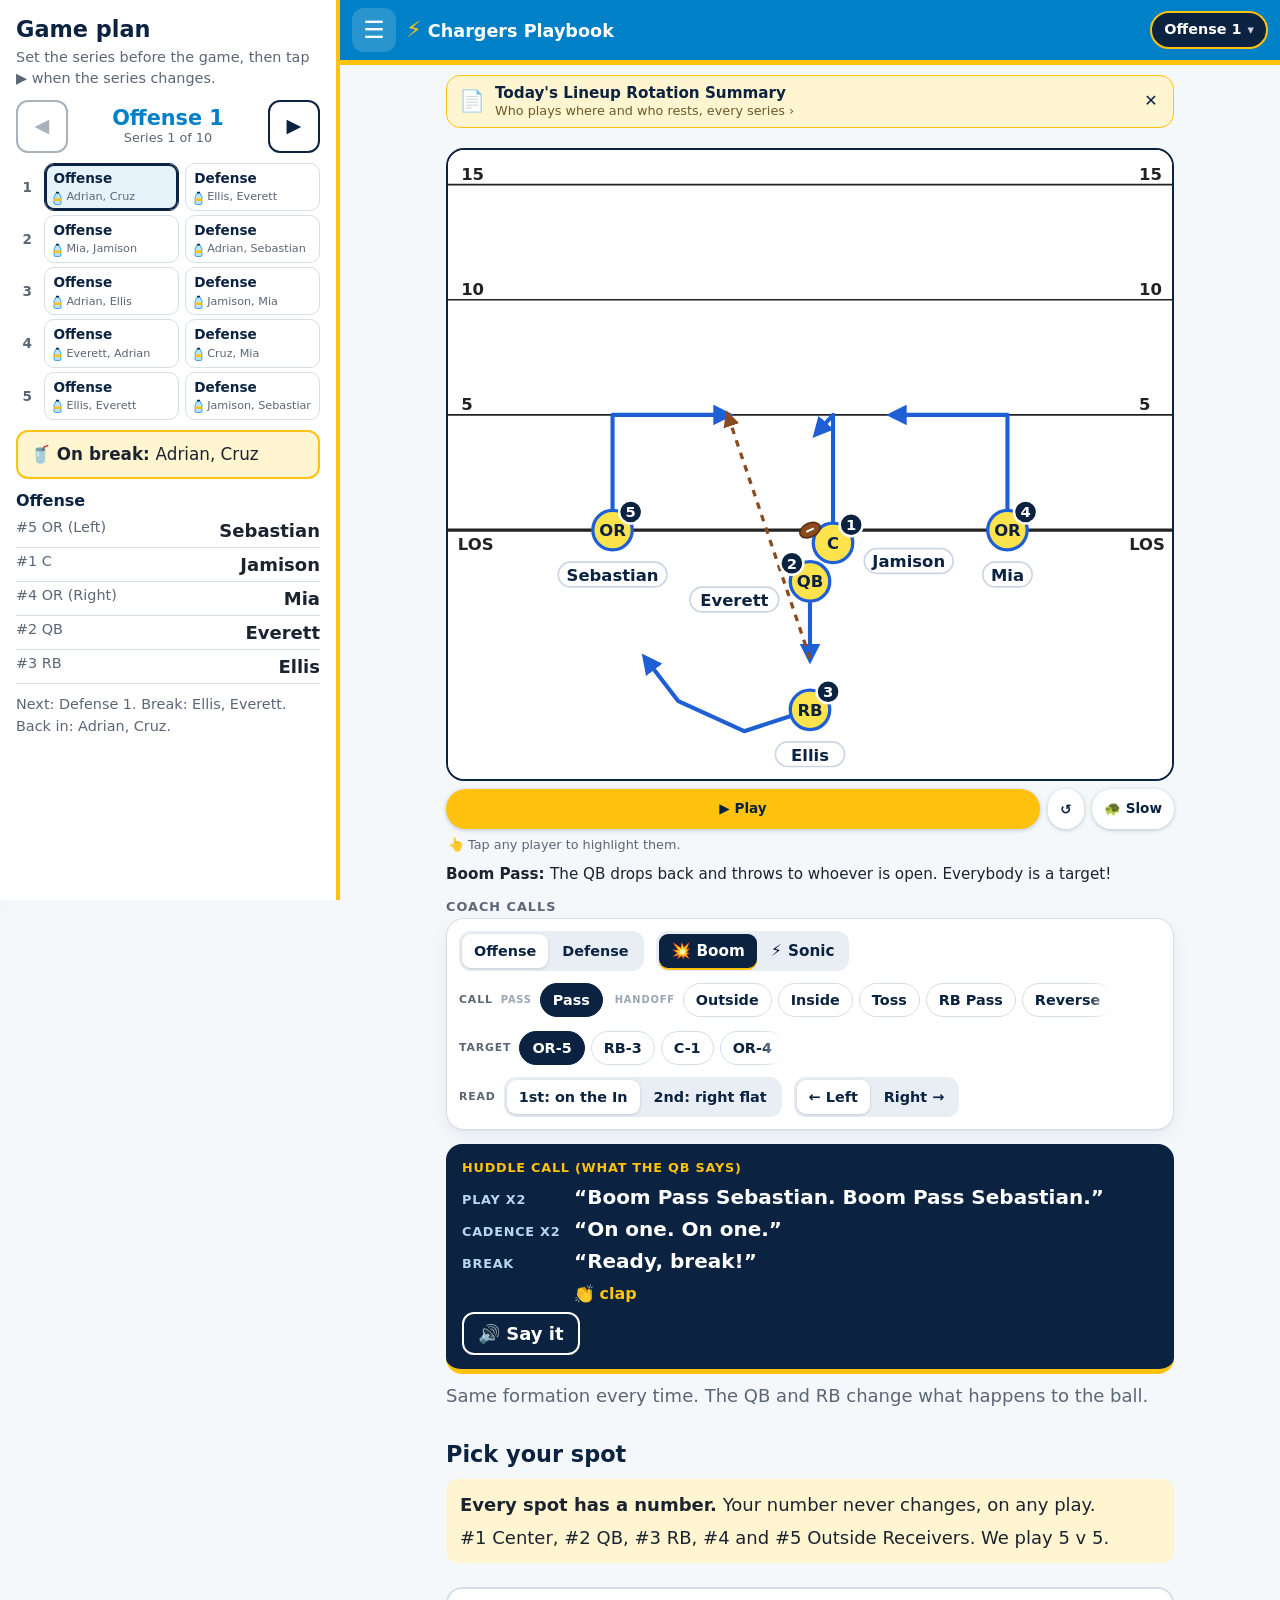
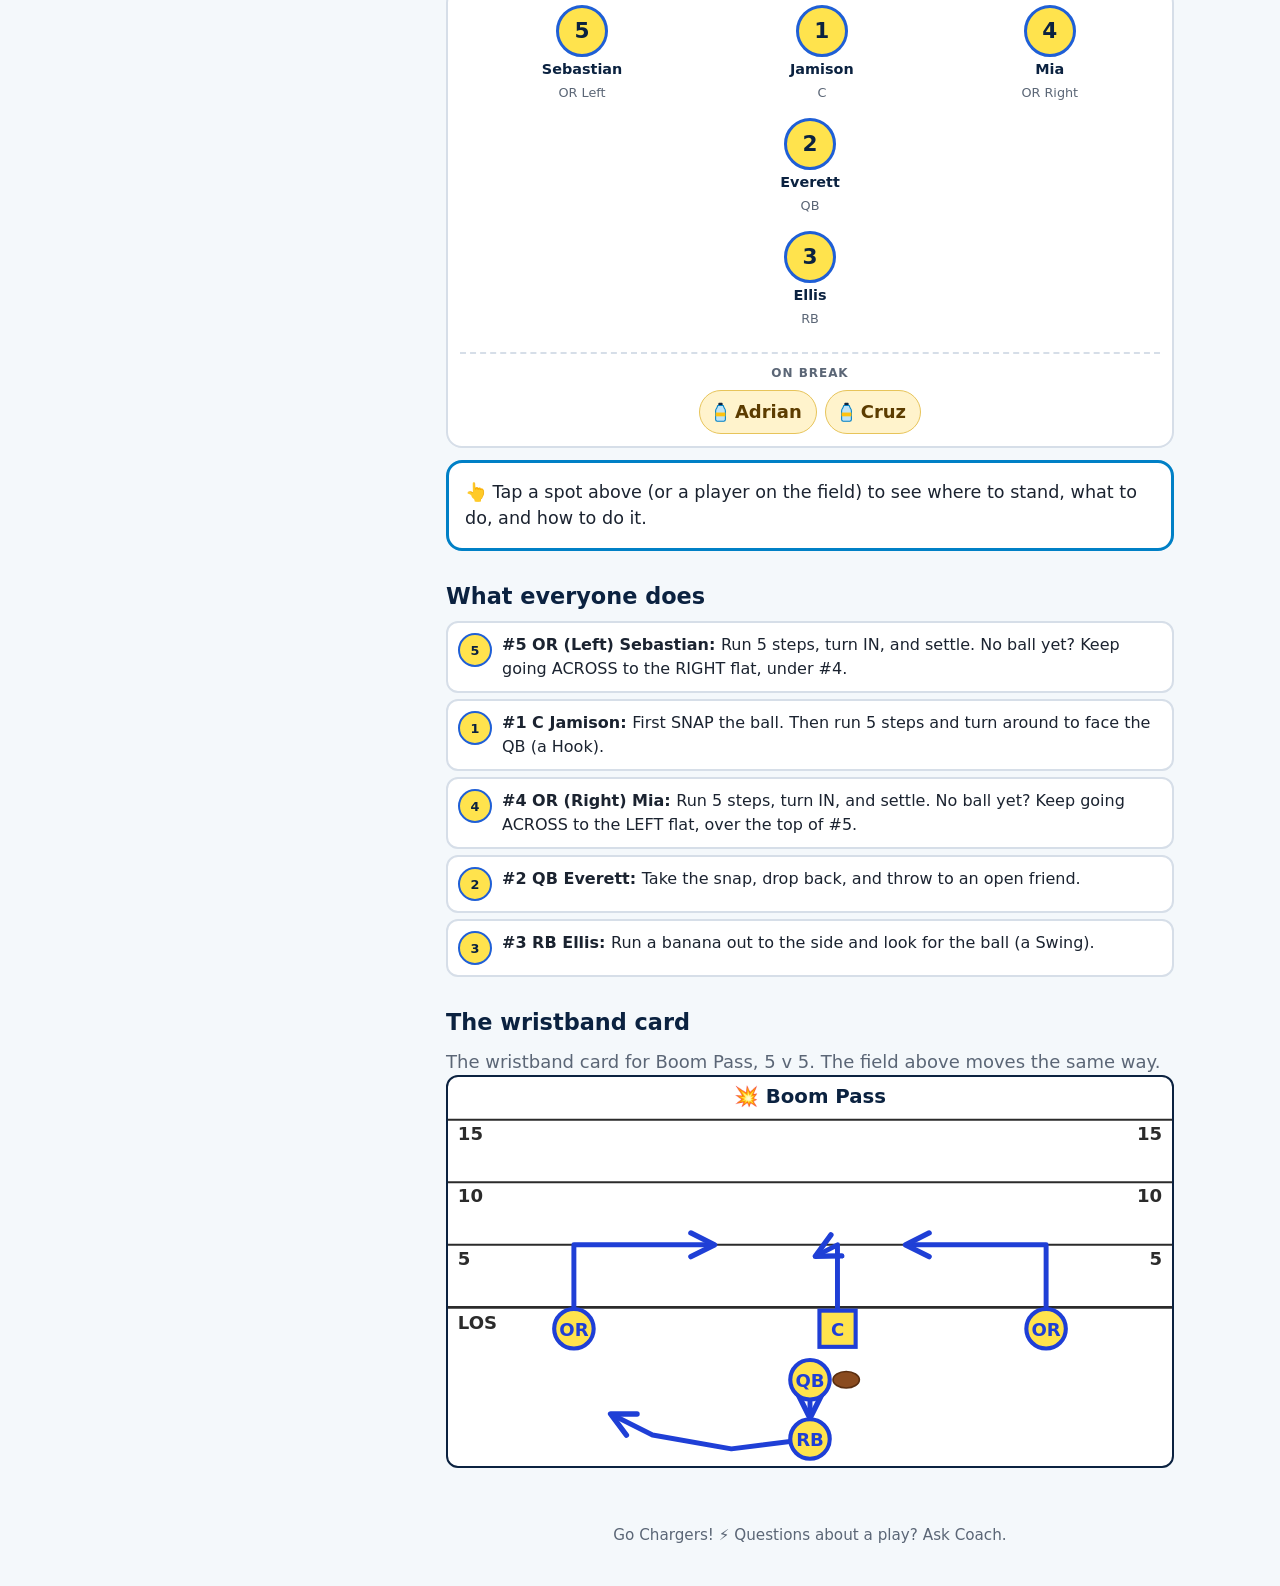
==== commit 865b3c3c: "Deploy youthfb.com from youth-fb@c411609" ====
--- a/index.html
+++ b/index.html
@@ -6,7 +6,7 @@
   <meta name="robots" content="noindex, nofollow">
   <title>Chargers Playbook</title>
   <meta name="description" content="Learn the Vista Chargers plays: Boom and Sonic. Where to stand, what to do, and how to do it.">
-  <link rel="stylesheet" href="css/styles.css?v=88a51f886c">
+  <link rel="stylesheet" href="css/styles.css?v=2db51d55db">
 </head>
 <body>
   <header class="topbar">
@@ -20,7 +20,7 @@
     <div id="quick-list"></div>
     <div class="quick-foot">
       <button class="nav-item" id="quick-plan" type="button"><span class="ni-icon">&#x1F4CB;</span>Full game plan<span class="chev">&#x203A;</span></button>
-      <a class="nav-item" href="summary.html"><span class="ni-icon">&#x1F4C4;</span>Summary<span class="chev">&#x2197;</span></a>
+      <a class="nav-item" href="summary.html"><span class="ni-icon">&#x1F4C4;</span>Game Day Summary<span class="chev">&#x2197;</span></a>
     </div>
   </div>
 
@@ -35,6 +35,8 @@
       <button class="nav-close" id="nav-close" type="button" aria-label="Close menu">&#x2715;</button>
     </div>
 
+    <a class="nav-item nav-summary" href="summary.html"><span class="ni-icon">&#x1F4C4;</span>Game Day Summary<span class="chev">&#x2197;</span></a>
+
     <button class="nav-item" id="nav-plays" type="button"><span class="ni-icon">&#x1F3C8;</span>Plays</button>
 
     <div class="nav-parents">
@@ -45,7 +47,6 @@
 
     <h2 class="nav-group">Coach</h2>
     <button class="nav-item" id="nav-gameplan" type="button"><span class="ni-icon">&#x1F4CB;</span>Game plan<span class="chev">&#x203A;</span></button>
-    <a class="nav-item" href="summary.html"><span class="ni-icon">&#x1F4C4;</span>Summary<span class="ni-note">print for the game</span><span class="chev">&#x2197;</span></a>
 
     <h2 class="nav-group">More</h2>
     <button class="nav-item" type="button" data-page="words"><span class="ni-icon">&#x1F4D6;</span>Football words<span class="chev">&#x203A;</span></button>
@@ -106,6 +107,13 @@
   </aside>
 
   <main>
+    <div class="lineup-banner" id="lineup-banner" hidden>
+      <a class="lb-link" href="summary.html">
+        <span class="lb-icon" aria-hidden="true">&#x1F4C4;</span>
+        <span class="lb-text"><b>Today's Lineup Rotation Summary</b><span>Who plays where and who rests, every series &#x203A;</span></span>
+      </a>
+      <button class="lb-close" id="lineup-banner-close" type="button" aria-label="Hide this banner">&#x2715;</button>
+    </div>
     <div class="board">
       <section class="play" aria-live="polite">
         <div class="field-wrap">
@@ -161,6 +169,6 @@
   <script src="js/roster.js?v=45320104d0"></script>
   <script src="js/gameplan.js?v=47f073a76b"></script>
   <script src="js/badges.js?v=e1587fc749"></script>
-  <script src="js/app.js?v=98c66e379b"></script>
+  <script src="js/app.js?v=821e47e764"></script>
 </body>
 </html>
--- a/css/styles.css
+++ b/css/styles.css
@@ -877,3 +877,17 @@
 .quick-head { flex-wrap: wrap; }
 .quick-key { display: inline-flex; align-items: center; gap: 4px; margin-left: auto; padding: 2px 8px; border-radius: 999px; background: #fff3cc; color: #7a4b00; font-size: 0.75rem; font-weight: 800; }
 .quick-key .bottle { width: 9px; height: 14px; }
+
+/* Lineup banner at the top of the home page (dismissible). */
+.lineup-banner {
+  display: flex; align-items: stretch; gap: 4px; margin: 10px 0 2px;
+  border-radius: 14px; background: var(--gold-soft); border: 1px solid var(--gold);
+}
+.lineup-banner[hidden] { display: none; }
+.lb-link { flex: 1; display: flex; align-items: center; gap: 10px; padding: 8px 4px 8px 12px; color: var(--navy); text-decoration: none; }
+.lb-icon { font-size: 1.3rem; }
+.lb-text { display: grid; line-height: 1.25; }
+.lb-text b { font-size: 0.95rem; }
+.lb-text span { font-size: 0.8rem; color: #6b5a2a; }
+.lb-close { width: 44px; border: 0; border-radius: 0 14px 14px 0; background: transparent; color: var(--navy); font-size: 1rem; cursor: pointer; }
+.nav-summary { margin-top: 8px; border-color: var(--gold); background: var(--gold-soft); }
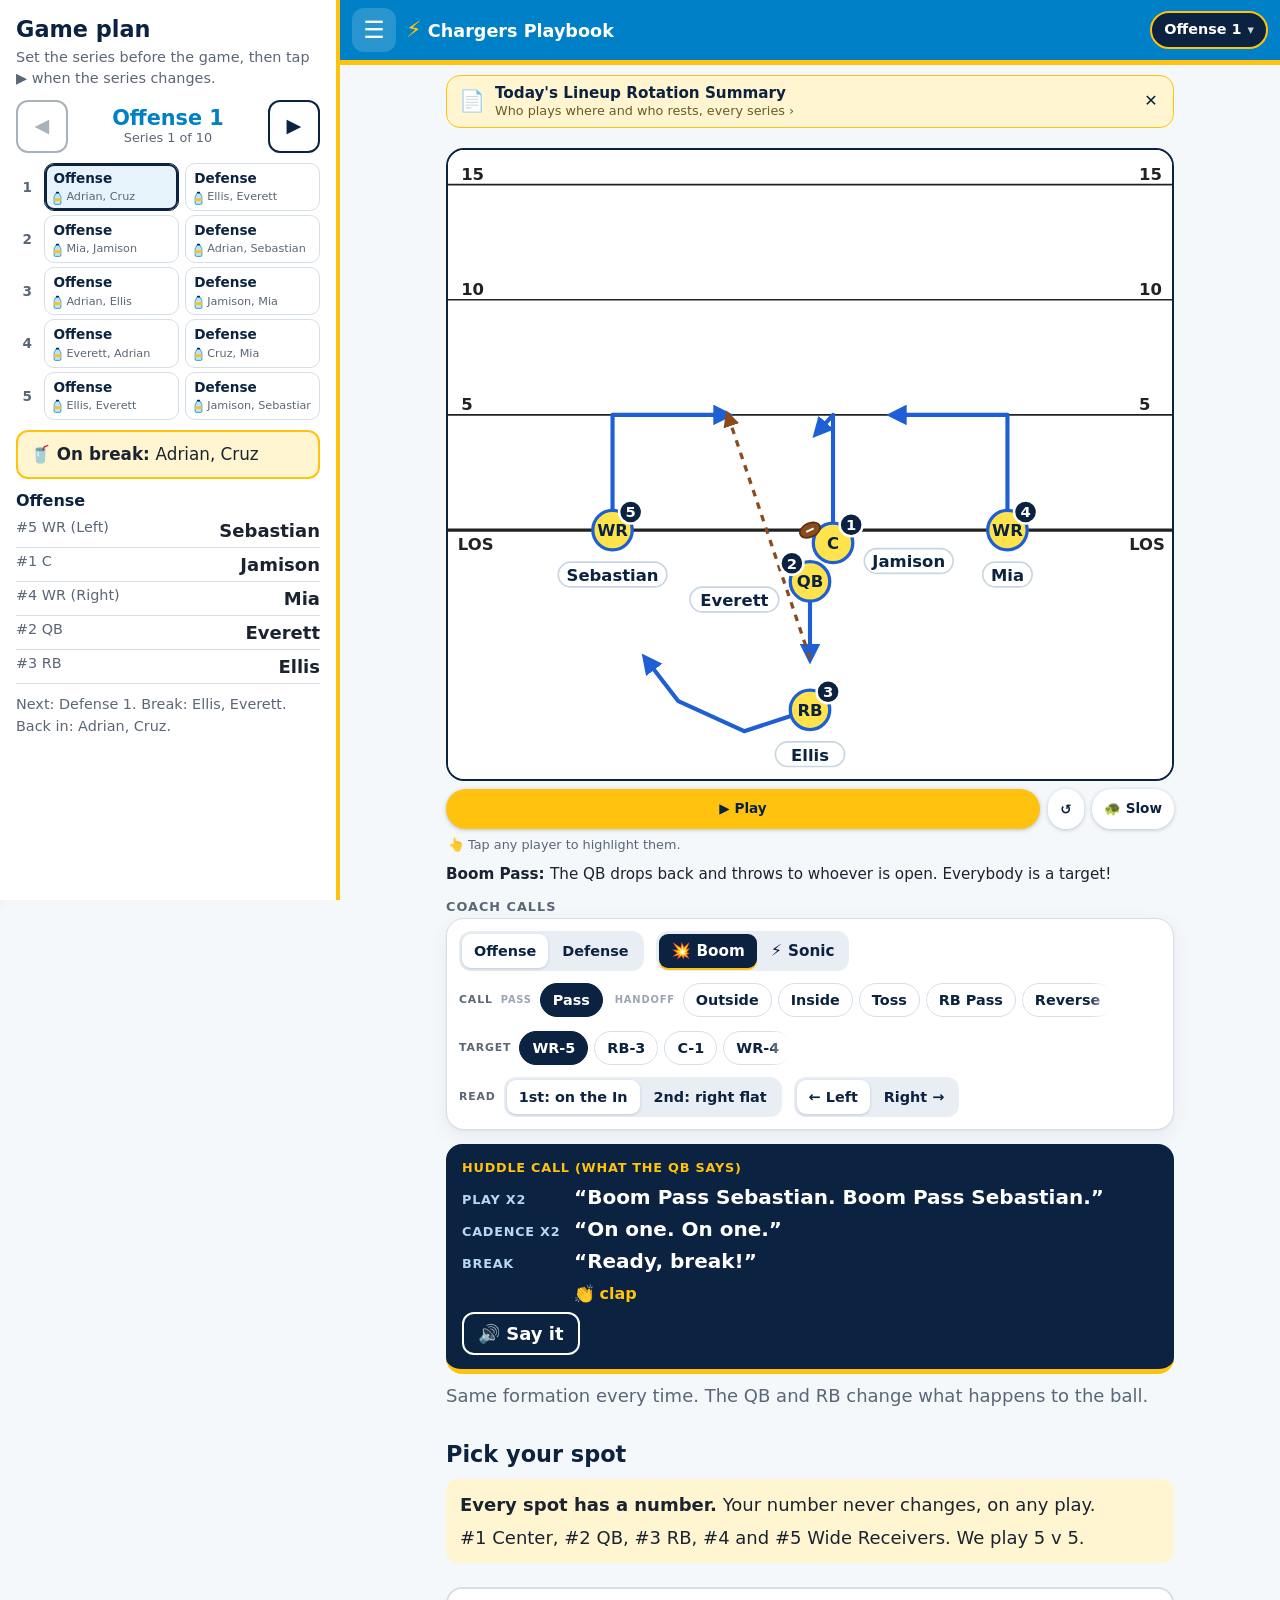
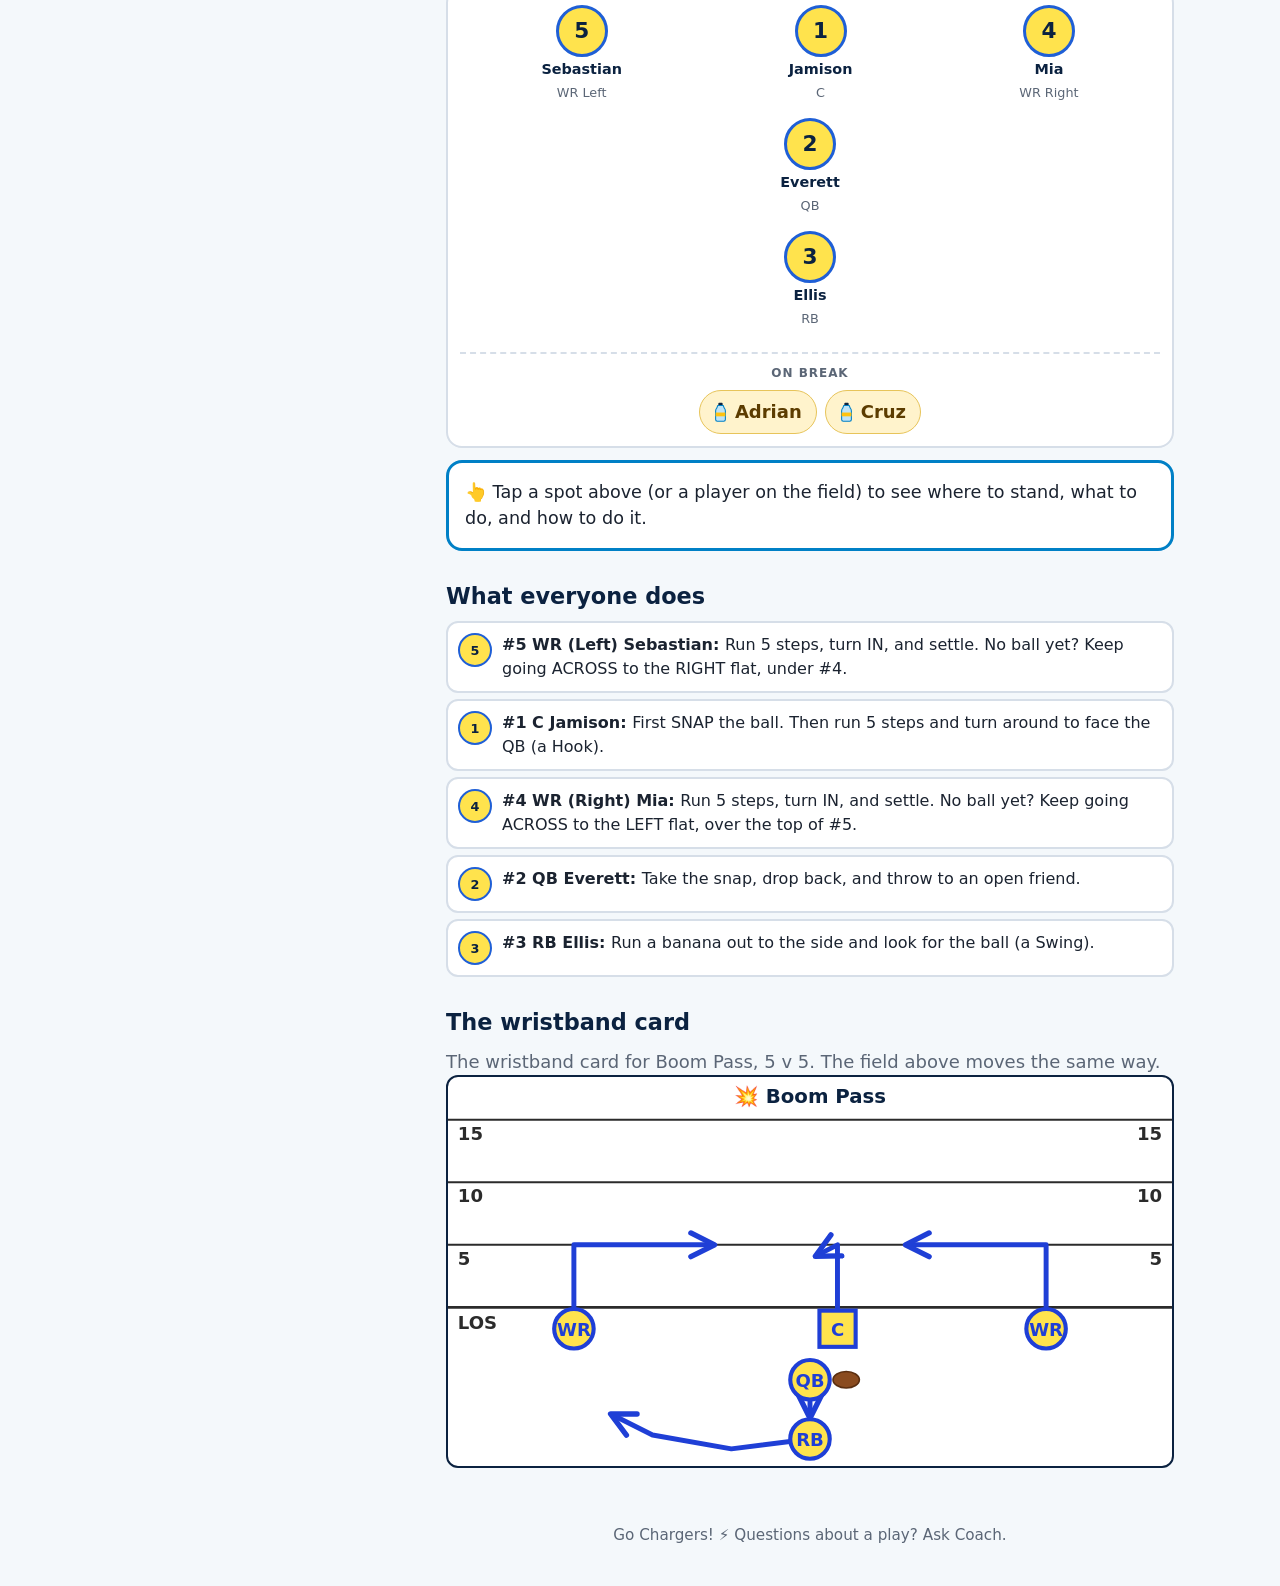
==== commit dcf31aad: "Deploy youthfb.com from youth-fb@c5f194d" ====
--- a/index.html
+++ b/index.html
@@ -6,7 +6,7 @@
   <meta name="robots" content="noindex, nofollow">
   <title>Chargers Playbook</title>
   <meta name="description" content="Learn the Vista Chargers plays: Boom and Sonic. Where to stand, what to do, and how to do it.">
-  <link rel="stylesheet" href="css/styles.css?v=2db51d55db">
+  <link rel="stylesheet" href="css/styles.css?v=26cc77d10e">
 </head>
 <body>
   <header class="topbar">
@@ -142,7 +142,7 @@
       <h2>Pick your spot</h2>
       <div class="numbers">
         <p><b>Every spot has a number.</b> Your number never changes, on any play.</p>
-        <p>#1 Center, #2 QB, #3 RB, #4 and #5 Outside Receivers. We play 5 v 5.</p>
+        <p>#1 Center, #2 QB, #3 RB, #4 and #5 Wide Receivers. We play 5 v 5.</p>
       </div>
       <div class="team-size" id="team-size"></div>
       <div class="picker" id="picker" role="group" aria-label="Positions"></div>
@@ -165,10 +165,10 @@
   <footer class="footer">Go Chargers! &#x26A1; Questions about a play? Ask Coach.</footer>
 
   <script src="js/engine.js?v=b6c0e55bb6"></script>
-  <script src="js/plays.js?v=bae785c7d9"></script>
-  <script src="js/roster.js?v=45320104d0"></script>
-  <script src="js/gameplan.js?v=47f073a76b"></script>
+  <script src="js/plays.js?v=1d66594072"></script>
+  <script src="js/roster.js?v=825059176f"></script>
+  <script src="js/gameplan.js?v=b81ece1403"></script>
   <script src="js/badges.js?v=e1587fc749"></script>
-  <script src="js/app.js?v=821e47e764"></script>
+  <script src="js/app.js?v=91a268d73d"></script>
 </body>
 </html>
--- a/css/styles.css
+++ b/css/styles.css
@@ -458,8 +458,8 @@
 /* ---------- defense ---------- */
 .ghost .actor-dot { fill: #fff; stroke: #9aa6b5; stroke-dasharray: 3 2; }
 .ghost .actor-label { fill: #9aa6b5; }
-.actor.defender .actor-dot { fill: var(--navy); stroke: var(--gold); stroke-width: 2.5; }
-.actor.defender .actor-label { fill: #fff; font-size: 9px; }
+.actor.defender .actor-dot { fill: #ffe34d; stroke: #1f3fd6; stroke-width: 2.5; }
+.actor.defender .actor-label { fill: #1f3fd6; font-size: 9px; font-weight: 900; }
 .actor.defender.me .actor-dot { fill: var(--me); stroke: var(--navy); }
 .spot.defender .spot-dot, .role-dot.defender, .team-dot.defender { background: var(--navy); border-color: var(--gold); color: #fff; font-size: 0.8rem; }
 
@@ -891,3 +891,8 @@
 .lb-text span { font-size: 0.8rem; color: #6b5a2a; }
 .lb-close { width: 44px; border: 0; border-radius: 0 14px 14px 0; background: transparent; color: var(--navy); font-size: 1rem; cursor: pointer; }
 .nav-summary { margin-top: 8px; border-color: var(--gold); background: var(--gold-soft); }
+
+/* Defense on the home page field: coverage areas and read marks (Game Day Summary style). */
+.zones .zone { fill: rgba(31, 95, 214, 0.12); stroke: #333; stroke-width: 0.9; stroke-dasharray: 3 3; }
+.defender .read path { fill: none; stroke: #1f3fd6; stroke-width: 2.4; stroke-linecap: round; }
+.actor.defender.me .actor-label { fill: #fff; }
